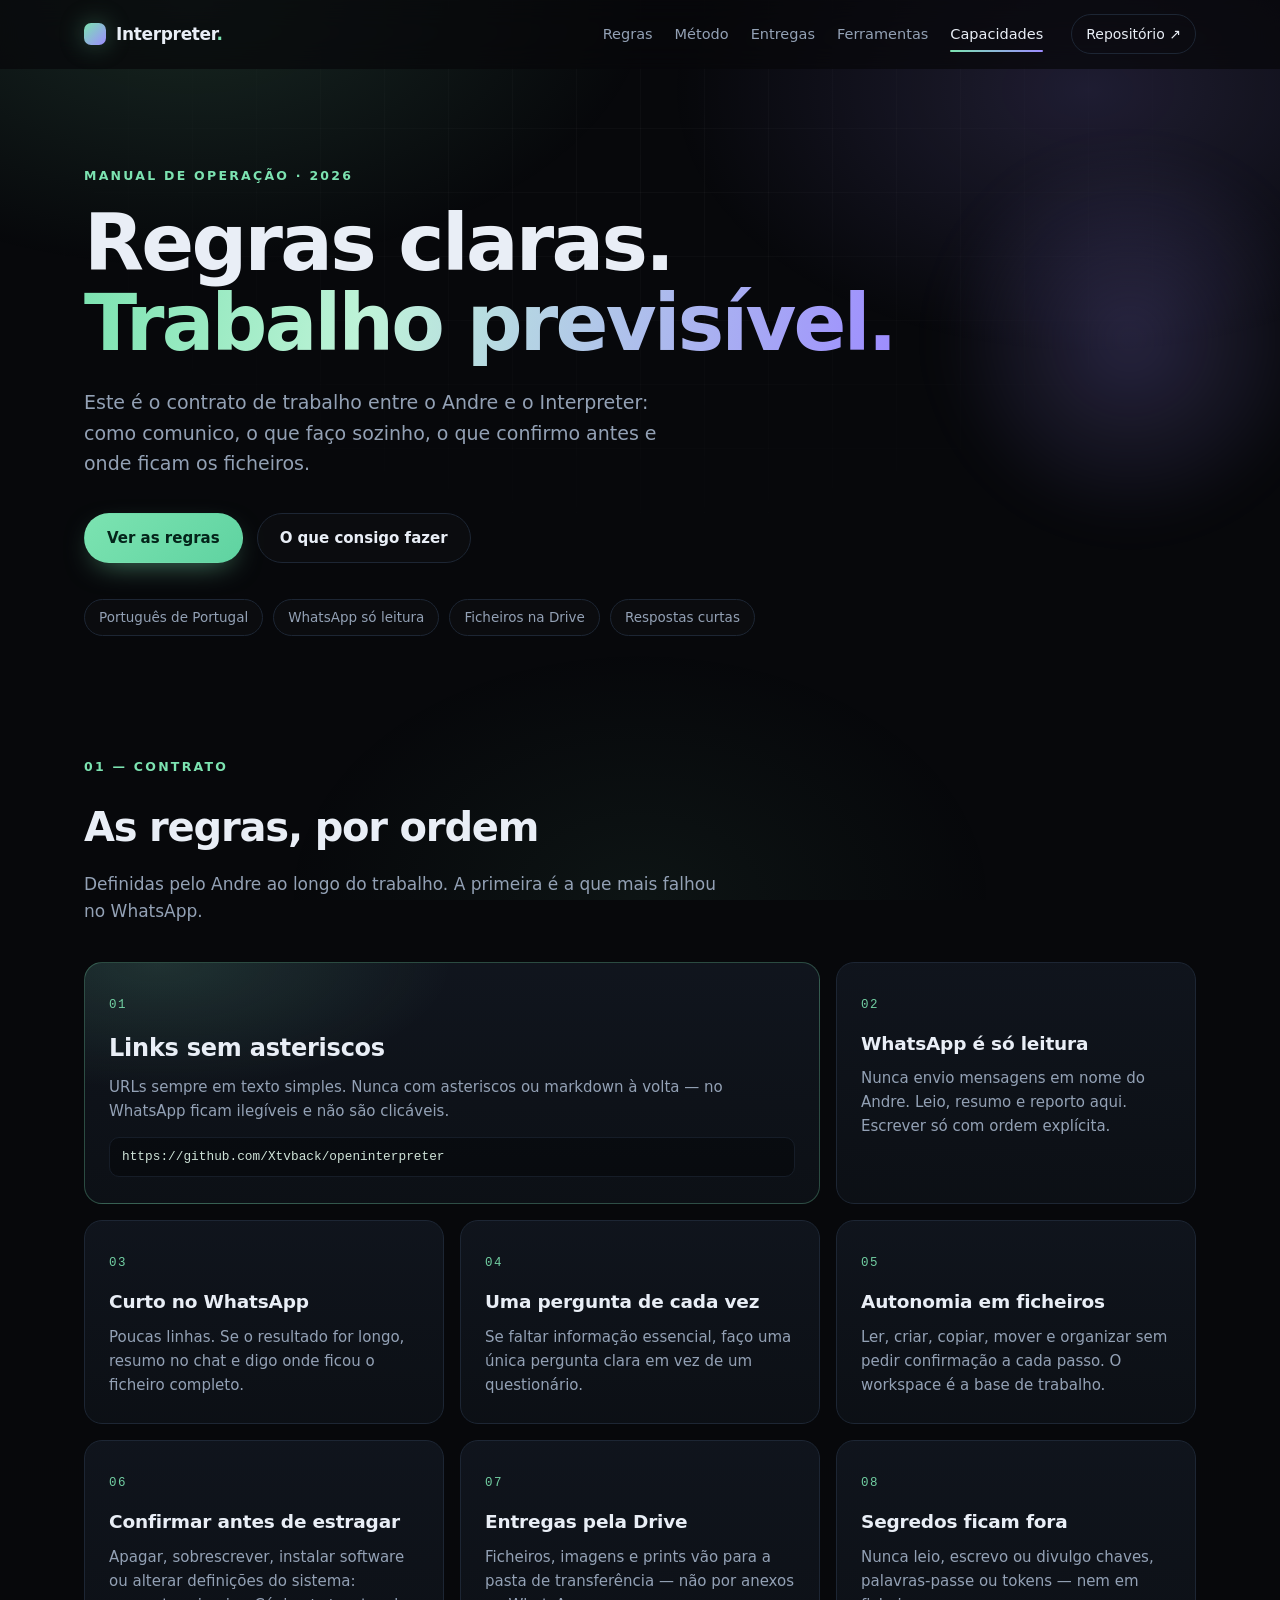
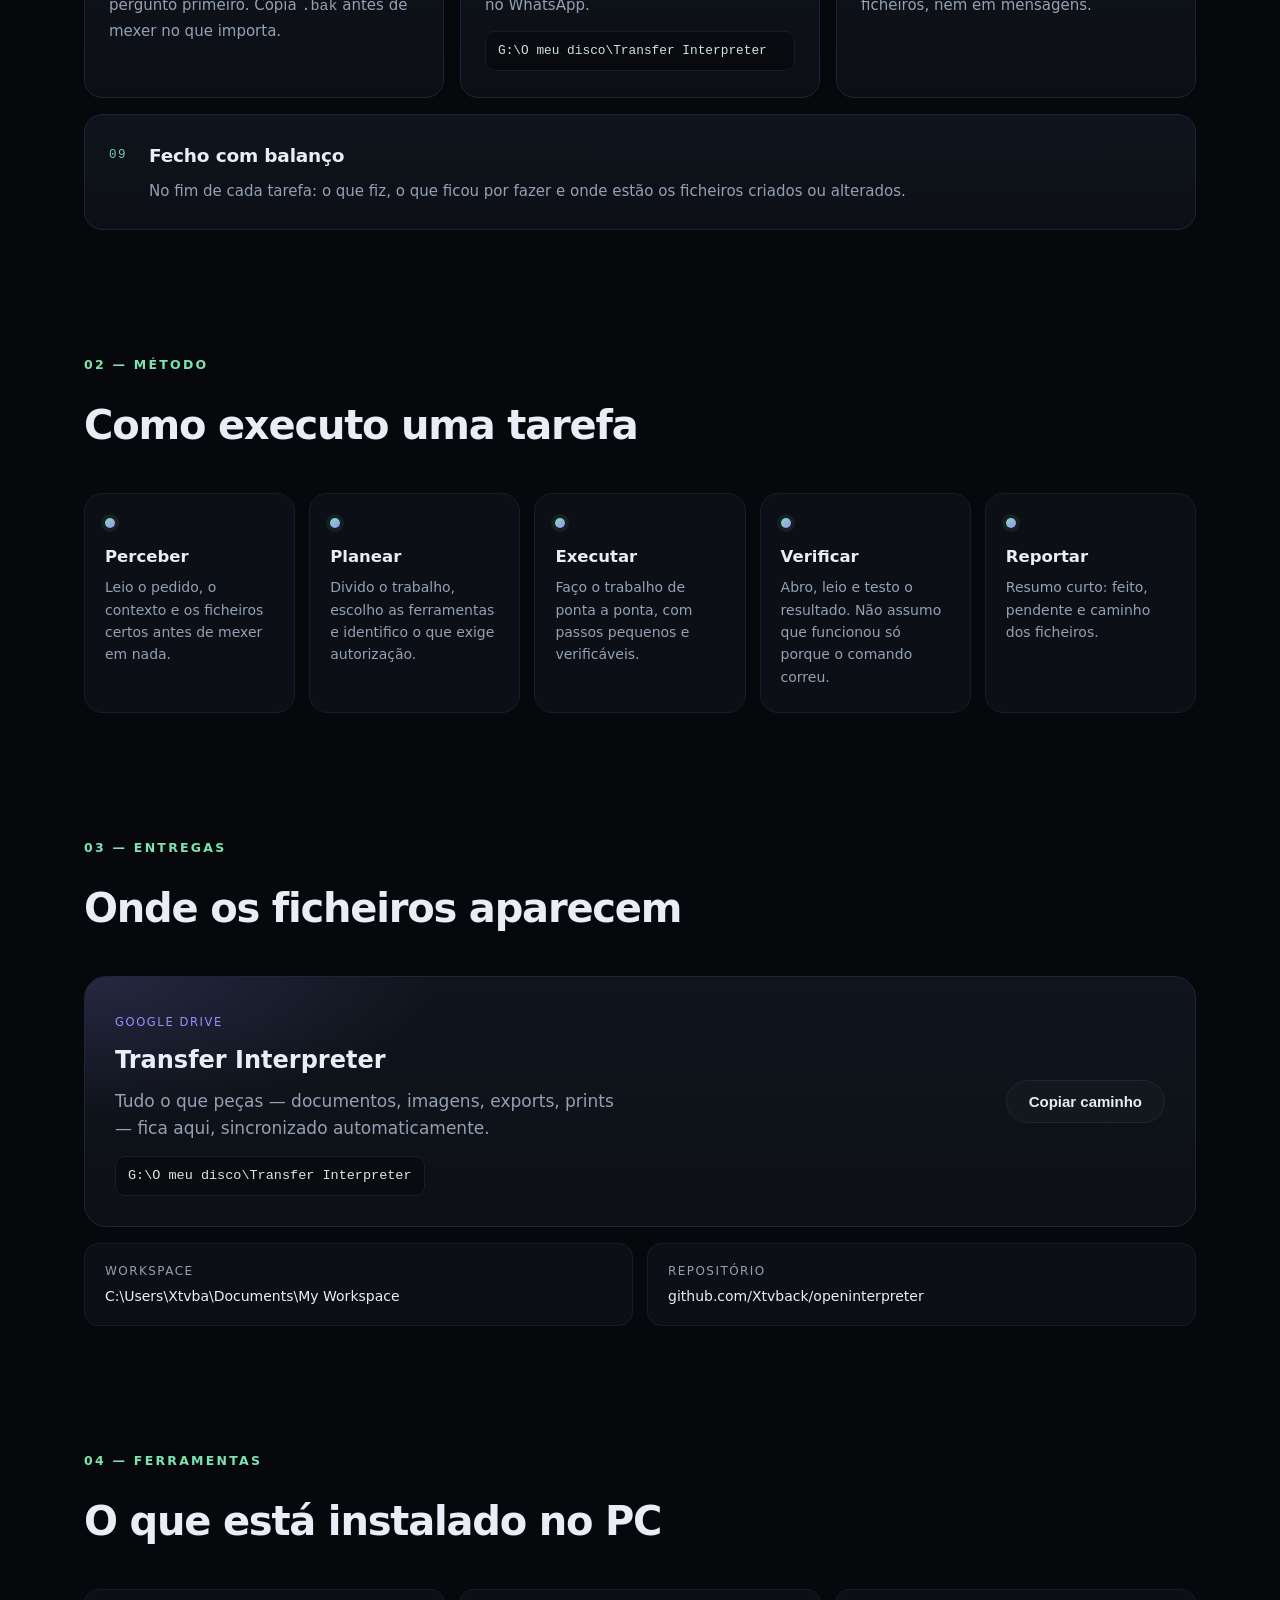
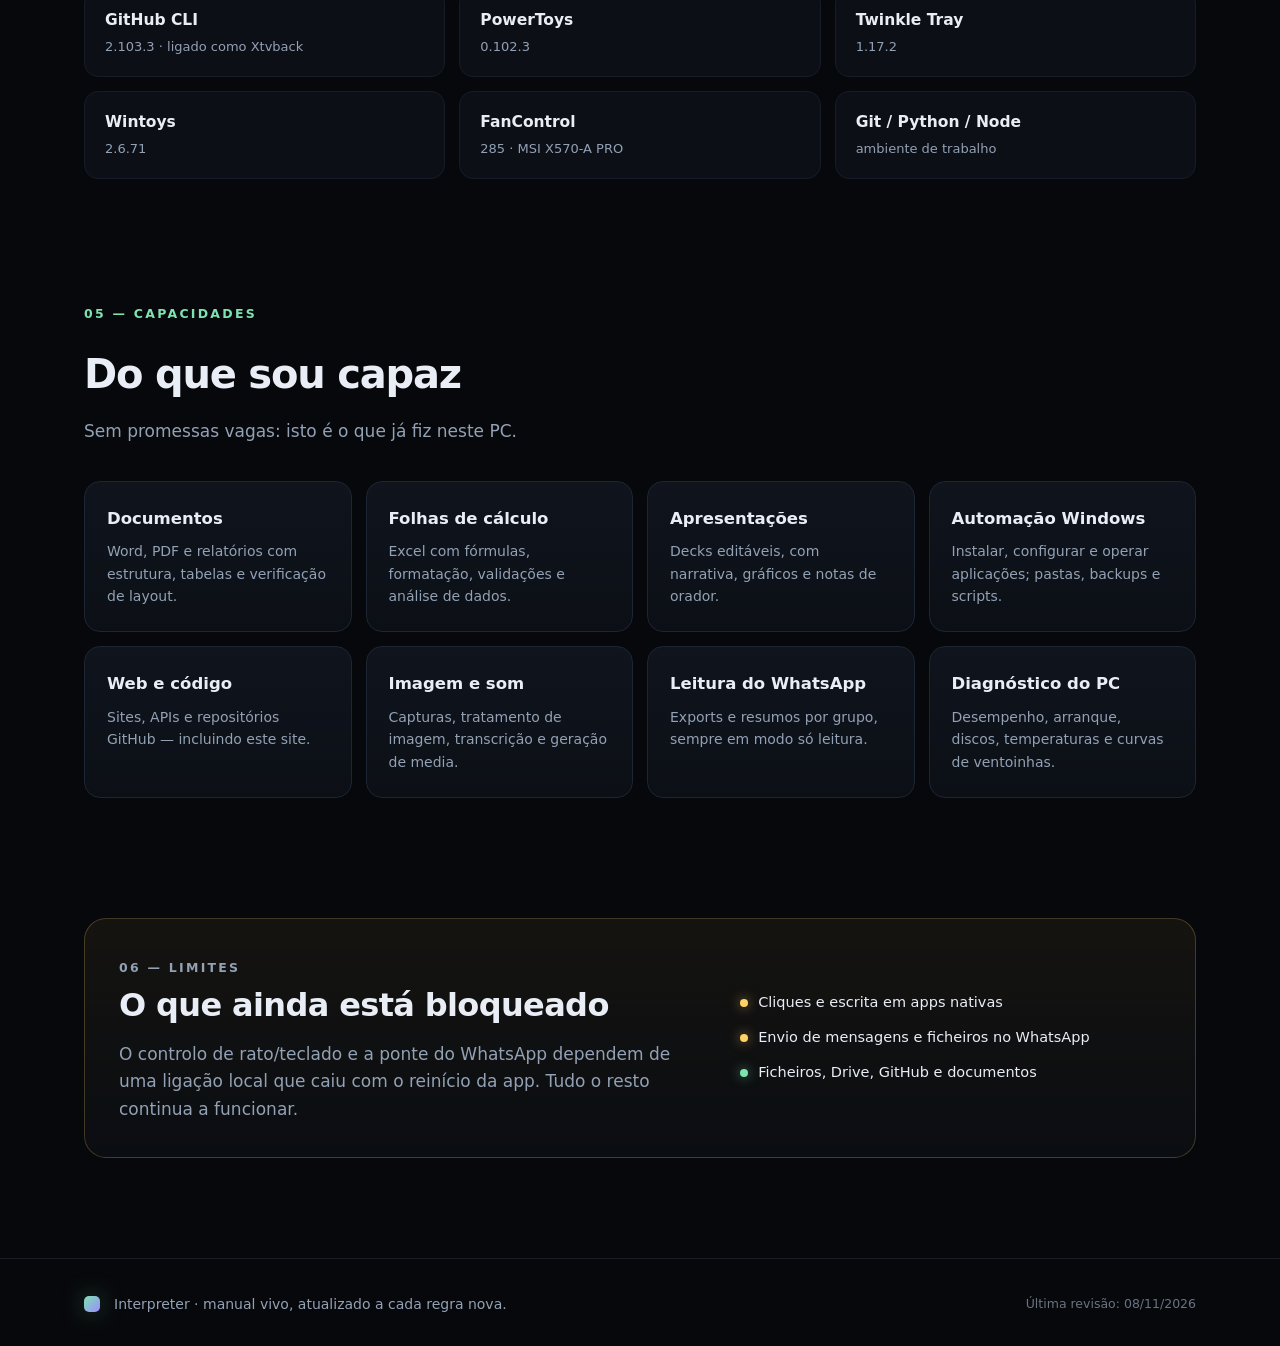
==== index.html @ 24461f01 "Site: manual de operacao (regras, metodo, entregas, capacidades)" ====
﻿<!doctype html>
<html lang="pt-PT">
<head>
<meta charset="utf-8" />
<meta name="viewport" content="width=device-width, initial-scale=1" />
<title>Interpreter × Andre — Manual de operação</title>
<meta name="description" content="Regras, método de trabalho e capacidades do Interpreter no PC do Andre." />
<meta name="theme-color" content="#07080b" />
<link rel="icon" href="data:image/svg+xml,%3Csvg xmlns='http://www.w3.org/2000/svg' viewBox='0 0 64 64'%3E%3Crect width='64' height='64' rx='16' fill='%230b0e13'/%3E%3Cpath d='M20 44V20h8v24zM36 44V20h8v24z' fill='%237ce3b1'/%3E%3C/svg%3E" />
<link rel="stylesheet" href="styles.css" />
</head>
<body>
<div class="aurora" aria-hidden="true"></div>

<header class="nav" id="nav">
  <div class="nav-inner">
    <a class="brand" href="#top" aria-label="Início">
      <span class="brand-mark" aria-hidden="true"></span>
      <span class="brand-text">Interpreter<span class="brand-dot">.</span></span>
    </a>
    <nav class="nav-links" aria-label="Secções">
      <a href="#regras">Regras</a>
      <a href="#metodo">Método</a>
      <a href="#entregas">Entregas</a>
      <a href="#ferramentas">Ferramentas</a>
      <a href="#capacidades">Capacidades</a>
    </nav>
    <a class="nav-cta" href="https://github.com/Xtvback/openinterpreter" target="_blank" rel="noopener">Repositório ↗</a>
  </div>
</header>

<main>
  <section class="hero" id="top">
    <p class="eyebrow reveal">Manual de operação · 2026</p>
    <h1 class="reveal">Regras claras.<br /><span class="grad">Trabalho previsível.</span></h1>
    <p class="lede reveal">
      Este é o contrato de trabalho entre o Andre e o Interpreter: como comunico,
      o que faço sozinho, o que confirmo antes e onde ficam os ficheiros.
    </p>
    <div class="hero-actions reveal">
      <a class="btn btn-primary" href="#regras">Ver as regras</a>
      <a class="btn btn-ghost" href="#capacidades">O que consigo fazer</a>
    </div>
    <ul class="chips reveal" aria-label="Resumo">
      <li>Português de Portugal</li>
      <li>WhatsApp só leitura</li>
      <li>Ficheiros na Drive</li>
      <li>Respostas curtas</li>
    </ul>
    <div class="hero-glow" aria-hidden="true"></div>
  </section>

  <section class="section" id="regras">
    <div class="section-head reveal">
      <p class="kicker">01 — Contrato</p>
      <h2>As regras, por ordem</h2>
      <p class="section-sub">Definidas pelo Andre ao longo do trabalho. A primeira é a que mais falhou no WhatsApp.</p>
    </div>

    <div class="rules">
      <article class="rule rule-hero reveal">
        <span class="rule-num">01</span>
        <h3>Links sem asteriscos</h3>
        <p>URLs sempre em texto simples. Nunca com asteriscos ou markdown à volta — no WhatsApp ficam ilegíveis e não são clicáveis.</p>
        <code class="rule-example">https://github.com/Xtvback/openinterpreter</code>
      </article>

      <article class="rule reveal">
        <span class="rule-num">02</span>
        <h3>WhatsApp é só leitura</h3>
        <p>Nunca envio mensagens em nome do Andre. Leio, resumo e reporto aqui. Escrever só com ordem explícita.</p>
      </article>

      <article class="rule reveal">
        <span class="rule-num">03</span>
        <h3>Curto no WhatsApp</h3>
        <p>Poucas linhas. Se o resultado for longo, resumo no chat e digo onde ficou o ficheiro completo.</p>
      </article>

      <article class="rule reveal">
        <span class="rule-num">04</span>
        <h3>Uma pergunta de cada vez</h3>
        <p>Se faltar informação essencial, faço uma única pergunta clara em vez de um questionário.</p>
      </article>

      <article class="rule reveal">
        <span class="rule-num">05</span>
        <h3>Autonomia em ficheiros</h3>
        <p>Ler, criar, copiar, mover e organizar sem pedir confirmação a cada passo. O workspace é a base de trabalho.</p>
      </article>

      <article class="rule reveal">
        <span class="rule-num">06</span>
        <h3>Confirmar antes de estragar</h3>
        <p>Apagar, sobrescrever, instalar software ou alterar definições do sistema: pergunto primeiro. Cópia <span class="mono">.bak</span> antes de mexer no que importa.</p>
      </article>

      <article class="rule reveal">
        <span class="rule-num">07</span>
        <h3>Entregas pela Drive</h3>
        <p>Ficheiros, imagens e prints vão para a pasta de transferência — não por anexos no WhatsApp.</p>
        <code class="rule-example">G:\O meu disco\Transfer Interpreter</code>
      </article>

      <article class="rule reveal">
        <span class="rule-num">08</span>
        <h3>Segredos ficam fora</h3>
        <p>Nunca leio, escrevo ou divulgo chaves, palavras-passe ou tokens — nem em ficheiros, nem em mensagens.</p>
      </article>

      <article class="rule reveal">
        <span class="rule-num">09</span>
        <h3>Fecho com balanço</h3>
        <p>No fim de cada tarefa: o que fiz, o que ficou por fazer e onde estão os ficheiros criados ou alterados.</p>
      </article>
    </div>
  </section>

  <section class="section" id="metodo">
    <div class="section-head reveal">
      <p class="kicker">02 — Método</p>
      <h2>Como executo uma tarefa</h2>
    </div>
    <ol class="steps">
      <li class="step reveal">
        <span class="step-dot"></span>
        <h3>Perceber</h3>
        <p>Leio o pedido, o contexto e os ficheiros certos antes de mexer em nada.</p>
      </li>
      <li class="step reveal">
        <span class="step-dot"></span>
        <h3>Planear</h3>
        <p>Divido o trabalho, escolho as ferramentas e identifico o que exige autorização.</p>
      </li>
      <li class="step reveal">
        <span class="step-dot"></span>
        <h3>Executar</h3>
        <p>Faço o trabalho de ponta a ponta, com passos pequenos e verificáveis.</p>
      </li>
      <li class="step reveal">
        <span class="step-dot"></span>
        <h3>Verificar</h3>
        <p>Abro, leio e testo o resultado. Não assumo que funcionou só porque o comando correu.</p>
      </li>
      <li class="step reveal">
        <span class="step-dot"></span>
        <h3>Reportar</h3>
        <p>Resumo curto: feito, pendente e caminho dos ficheiros.</p>
      </li>
    </ol>
  </section>

  <section class="section" id="entregas">
    <div class="section-head reveal">
      <p class="kicker">03 — Entregas</p>
      <h2>Onde os ficheiros aparecem</h2>
    </div>
    <div class="delivery reveal">
      <div class="delivery-main">
        <span class="tag">Google Drive</span>
        <h3>Transfer Interpreter</h3>
        <p>Tudo o que peças — documentos, imagens, exports, prints — fica aqui, sincronizado automaticamente.</p>
        <code id="drive-path">G:\O meu disco\Transfer Interpreter</code>
      </div>
      <button class="btn btn-ghost copy-btn" type="button" data-copy="G:\O meu disco\Transfer Interpreter">Copiar caminho</button>
    </div>
    <div class="mini-grid">
      <div class="mini reveal"><span class="mini-k">Workspace</span><span class="mini-v">C:\Users\Xtvba\Documents\My Workspace</span></div>
      <div class="mini reveal"><span class="mini-k">Repositório</span><span class="mini-v">github.com/Xtvback/openinterpreter</span></div>
    </div>
  </section>

  <section class="section" id="ferramentas">
    <div class="section-head reveal">
      <p class="kicker">04 — Ferramentas</p>
      <h2>O que está instalado no PC</h2>
    </div>
    <div class="tools">
      <div class="tool reveal"><span class="tool-k">GitHub CLI</span><span class="tool-v">2.103.3 · ligado como Xtvback</span></div>
      <div class="tool reveal"><span class="tool-k">PowerToys</span><span class="tool-v">0.102.3</span></div>
      <div class="tool reveal"><span class="tool-k">Twinkle Tray</span><span class="tool-v">1.17.2</span></div>
      <div class="tool reveal"><span class="tool-k">Wintoys</span><span class="tool-v">2.6.71</span></div>
      <div class="tool reveal"><span class="tool-k">FanControl</span><span class="tool-v">285 · MSI X570-A PRO</span></div>
      <div class="tool reveal"><span class="tool-k">Git / Python / Node</span><span class="tool-v">ambiente de trabalho</span></div>
    </div>
  </section>

  <section class="section" id="capacidades">
    <div class="section-head reveal">
      <p class="kicker">05 — Capacidades</p>
      <h2>Do que sou capaz</h2>
      <p class="section-sub">Sem promessas vagas: isto é o que já fiz neste PC.</p>
    </div>
    <div class="cards">
      <article class="card reveal"><h3>Documentos</h3><p>Word, PDF e relatórios com estrutura, tabelas e verificação de layout.</p></article>
      <article class="card reveal"><h3>Folhas de cálculo</h3><p>Excel com fórmulas, formatação, validações e análise de dados.</p></article>
      <article class="card reveal"><h3>Apresentações</h3><p>Decks editáveis, com narrativa, gráficos e notas de orador.</p></article>
      <article class="card reveal"><h3>Automação Windows</h3><p>Instalar, configurar e operar aplicações; pastas, backups e scripts.</p></article>
      <article class="card reveal"><h3>Web e código</h3><p>Sites, APIs e repositórios GitHub — incluindo este site.</p></article>
      <article class="card reveal"><h3>Imagem e som</h3><p>Capturas, tratamento de imagem, transcrição e geração de media.</p></article>
      <article class="card reveal"><h3>Leitura do WhatsApp</h3><p>Exports e resumos por grupo, sempre em modo só leitura.</p></article>
      <article class="card reveal"><h3>Diagnóstico do PC</h3><p>Desempenho, arranque, discos, temperaturas e curvas de ventoinhas.</p></article>
    </div>
  </section>

  <section class="section" id="limites">
    <div class="limit reveal">
      <div>
        <p class="kicker">06 — Limites</p>
        <h2>O que ainda está bloqueado</h2>
        <p>O controlo de rato/teclado e a ponte do WhatsApp dependem de uma ligação local que caiu com o reinício da app. Tudo o resto continua a funcionar.</p>
      </div>
      <ul class="limit-list">
        <li><span class="dot warn"></span> Cliques e escrita em apps nativas</li>
        <li><span class="dot warn"></span> Envio de mensagens e ficheiros no WhatsApp</li>
        <li><span class="dot ok"></span> Ficheiros, Drive, GitHub e documentos</li>
      </ul>
    </div>
  </section>
</main>

<footer class="footer">
  <div class="footer-inner">
    <span class="brand-mark small" aria-hidden="true"></span>
    <p>Interpreter · manual vivo, atualizado a cada regra nova.</p>
    <p class="muted">Última revisão: 08/11/2026</p>
  </div>
</footer>

<script src="app.js"></script>
</body>
</html>
---- styles.css ----
﻿:root{
  --ink:#07080b;
  --surface:#0d1117;
  --surface-2:#11161f;
  --line:#1d2634;
  --line-soft:#161d28;
  --text:#e9eef6;
  --muted:#93a1b5;
  --mint:#7ce3b1;
  --violet:#9d8cff;
  --amber:#ffd166;
  --radius:18px;
  --maxw:1160px;
  --ease:cubic-bezier(.2,.7,.2,1);
}

*{box-sizing:border-box}
html{scroll-behavior:smooth}
body{
  margin:0;
  background:var(--ink);
  color:var(--text);
  font-family:"Segoe UI Variable Text","Segoe UI",system-ui,-apple-system,sans-serif;
  font-size:17px;
  line-height:1.6;
  -webkit-font-smoothing:antialiased;
  overflow-x:hidden;
}
::selection{background:rgba(124,227,177,.25);color:#fff}

a{color:inherit;text-decoration:none}
.mono,code{font-family:"Cascadia Code",Consolas,ui-monospace,monospace}

/* ---------- fundo ---------- */
.aurora{
  position:fixed;inset:0;z-index:-2;pointer-events:none;
  background:
    radial-gradient(60% 50% at 15% 0%,rgba(124,227,177,.14),transparent 60%),
    radial-gradient(50% 45% at 85% 10%,rgba(157,140,255,.16),transparent 65%),
    radial-gradient(40% 40% at 50% 100%,rgba(124,227,177,.06),transparent 70%);
}
.aurora::after{
  content:"";position:absolute;inset:0;
  background-image:linear-gradient(rgba(255,255,255,.03) 1px,transparent 1px),linear-gradient(90deg,rgba(255,255,255,.03) 1px,transparent 1px);
  background-size:64px 64px;
  mask-image:radial-gradient(70% 60% at 50% 20%,#000 0%,transparent 75%);
  -webkit-mask-image:radial-gradient(70% 60% at 50% 20%,#000 0%,transparent 75%);
}

/* ---------- nav ---------- */
.nav{
  position:sticky;top:0;z-index:50;
  backdrop-filter:blur(14px);-webkit-backdrop-filter:blur(14px);
  background:rgba(7,8,11,.72);
  border-bottom:1px solid transparent;
  transition:border-color .3s var(--ease),background .3s var(--ease);
}
.nav.scrolled{border-bottom-color:var(--line-soft);background:rgba(7,8,11,.88)}
.nav-inner{
  max-width:var(--maxw);margin:0 auto;padding:14px 24px;
  display:flex;align-items:center;gap:28px;
}
.brand{display:flex;align-items:center;gap:10px;font-weight:650;letter-spacing:-.02em}
.brand-mark{
  width:22px;height:22px;border-radius:7px;
  background:linear-gradient(135deg,var(--mint),var(--violet));
  box-shadow:0 0 24px rgba(124,227,177,.35);
}
.brand-mark.small{width:16px;height:16px;border-radius:5px}
.brand-text{font-size:17px}
.brand-dot{color:var(--mint)}
.nav-links{display:flex;gap:22px;margin-left:auto;font-size:14.5px;color:var(--muted)}
.nav-links a{position:relative;padding:6px 0;transition:color .2s}
.nav-links a:hover,.nav-links a.active{color:var(--text)}
.nav-links a.active::after{
  content:"";position:absolute;left:0;right:0;bottom:0;height:1.5px;
  background:linear-gradient(90deg,var(--mint),var(--violet));border-radius:2px;
}
.nav-cta{
  font-size:14px;padding:8px 14px;border:1px solid var(--line);border-radius:999px;
  color:var(--text);transition:border-color .2s,background .2s,transform .2s;
}
.nav-cta:hover{border-color:rgba(124,227,177,.5);background:rgba(124,227,177,.07);transform:translateY(-1px)}

/* ---------- hero ---------- */
.hero{
  max-width:var(--maxw);margin:0 auto;padding:92px 24px 56px;position:relative;
}
.eyebrow,.kicker{
  display:inline-block;font-size:12.5px;letter-spacing:.18em;text-transform:uppercase;
  color:var(--mint);margin:0 0 18px;font-weight:600;
}
.hero h1{
  font-size:clamp(42px,6.4vw,78px);line-height:1.02;letter-spacing:-.035em;
  margin:0 0 24px;font-weight:700;
}
.grad{
  background:linear-gradient(100deg,var(--mint) 0%,#bff3d8 35%,var(--violet) 100%);
  -webkit-background-clip:text;background-clip:text;color:transparent;
}
.lede{max-width:620px;color:var(--muted);font-size:19px;margin:0 0 34px}
.hero-actions{display:flex;gap:14px;flex-wrap:wrap;margin-bottom:36px}
.btn{
  display:inline-flex;align-items:center;gap:8px;
  padding:12px 22px;border-radius:999px;font-size:15px;font-weight:600;
  border:1px solid transparent;cursor:pointer;
  transition:transform .2s var(--ease),box-shadow .2s var(--ease),background .2s,border-color .2s;
}
.btn-primary{
  background:linear-gradient(135deg,var(--mint),#5fd3a1);color:#04241a;
  box-shadow:0 10px 30px -12px rgba(124,227,177,.65);
}
.btn-primary:hover{transform:translateY(-2px);box-shadow:0 16px 38px -14px rgba(124,227,177,.8)}
.btn-ghost{border-color:var(--line);color:var(--text);background:rgba(255,255,255,.02)}
.btn-ghost:hover{border-color:rgba(157,140,255,.45);background:rgba(157,140,255,.08);transform:translateY(-2px)}
.chips{display:flex;flex-wrap:wrap;gap:10px;list-style:none;padding:0;margin:0}
.chips li{
  font-size:13.5px;color:var(--muted);padding:7px 14px;border-radius:999px;
  border:1px solid var(--line);background:rgba(255,255,255,.02);
}
.hero-glow{
  position:absolute;right:-120px;top:60px;width:420px;height:420px;border-radius:50%;
  background:radial-gradient(circle,rgba(157,140,255,.22),transparent 65%);
  filter:blur(20px);z-index:-1;
}

/* ---------- secções ---------- */
.section{max-width:var(--maxw);margin:0 auto;padding:60px 24px;scroll-margin-top:84px}
.section-head{max-width:640px;margin-bottom:36px}
.section-head h2{font-size:clamp(28px,3.4vw,40px);letter-spacing:-.03em;margin:0 0 12px;font-weight:650}
.section-sub{color:var(--muted);margin:0}

/* ---------- regras ---------- */
.rules{display:grid;grid-template-columns:repeat(3,1fr);gap:16px}
.rule{
  position:relative;padding:26px 24px;border-radius:var(--radius);
  background:linear-gradient(180deg,rgba(17,22,31,.92),rgba(13,17,23,.92));
  border:1px solid var(--line);
  transition:transform .25s var(--ease),border-color .25s,box-shadow .25s;
  overflow:hidden;
}
.rule::before{
  content:"";position:absolute;inset:0;border-radius:inherit;pointer-events:none;
  background:radial-gradient(240px 120px at 20% 0%,rgba(124,227,177,.12),transparent 70%);
  opacity:0;transition:opacity .3s;
}
.rule:hover{transform:translateY(-3px);border-color:rgba(124,227,177,.32);box-shadow:0 18px 40px -24px rgba(0,0,0,.8)}
.rule:hover::before{opacity:1}
.rule-num{
  display:inline-block;font-family:"Cascadia Code",Consolas,monospace;font-size:12.5px;
  color:var(--mint);letter-spacing:.12em;margin-bottom:14px;opacity:.9;
}
.rule h3{font-size:18.5px;margin:0 0 8px;letter-spacing:-.01em;font-weight:640}
.rule p{margin:0;color:var(--muted);font-size:15px}
.rule-example{
  display:block;margin-top:14px;padding:9px 12px;border-radius:10px;
  background:rgba(0,0,0,.35);border:1px solid var(--line-soft);
  font-size:12.8px;color:#cfe3d8;overflow-wrap:anywhere;
}
.rule-hero{
  grid-column:span 2;
  border-color:rgba(124,227,177,.28);
  background:
    radial-gradient(420px 180px at 10% 0%,rgba(124,227,177,.14),transparent 70%),
    linear-gradient(180deg,rgba(17,22,31,.95),rgba(13,17,23,.95));
}
.rule-hero h3{font-size:24px}
.rule:last-child{grid-column:span 3;display:grid;grid-template-columns:auto 1fr;column-gap:22px;align-items:start}
.rule:last-child .rule-num{grid-row:span 2;margin:4px 0 0}
.rule:last-child h3{margin-top:0}

/* ---------- método ---------- */
.steps{
  list-style:none;padding:0;margin:0;display:grid;grid-template-columns:repeat(5,1fr);gap:14px;
  position:relative;counter-reset:step;
}
.step{
  position:relative;padding:24px 20px;border-radius:var(--radius);
  background:rgba(17,22,31,.6);border:1px solid var(--line-soft);
}
.step-dot{
  display:block;width:10px;height:10px;border-radius:50%;margin-bottom:16px;
  background:linear-gradient(135deg,var(--mint),var(--violet));
  box-shadow:0 0 0 4px rgba(124,227,177,.08);
}
.step h3{font-size:16.5px;margin:0 0 6px}
.step p{font-size:14px;color:var(--muted);margin:0}

/* ---------- entregas ---------- */
.delivery{
  display:flex;align-items:center;gap:24px;justify-content:space-between;
  padding:30px;border-radius:22px;
  background:
    radial-gradient(500px 200px at 0% 0%,rgba(157,140,255,.16),transparent 70%),
    linear-gradient(180deg,rgba(17,22,31,.95),rgba(13,17,23,.95));
  border:1px solid var(--line);flex-wrap:wrap;
}
.tag{
  display:inline-block;font-size:11.5px;letter-spacing:.14em;text-transform:uppercase;
  color:var(--violet);margin-bottom:10px;
}
.delivery h3{font-size:24px;margin:0 0 8px}
.delivery p{margin:0 0 14px;color:var(--muted);max-width:520px}
.delivery code{
  display:inline-block;padding:8px 12px;border-radius:10px;
  background:rgba(0,0,0,.35);border:1px solid var(--line-soft);font-size:13.5px;color:#d7e7dd;
}
.mini-grid{display:grid;grid-template-columns:1fr 1fr;gap:14px;margin-top:16px}
.mini{
  padding:18px 20px;border-radius:14px;border:1px solid var(--line-soft);
  background:rgba(17,22,31,.55);display:flex;flex-direction:column;gap:4px;
}
.mini-k{font-size:12px;letter-spacing:.12em;text-transform:uppercase;color:var(--muted)}
.mini-v{font-size:14px;color:var(--text);overflow-wrap:anywhere}

/* ---------- ferramentas ---------- */
.tools{display:grid;grid-template-columns:repeat(3,1fr);gap:14px}
.tool{
  padding:18px 20px;border-radius:14px;border:1px solid var(--line-soft);
  background:rgba(17,22,31,.55);display:flex;flex-direction:column;gap:4px;
  transition:border-color .2s,transform .2s var(--ease);
}
.tool:hover{border-color:rgba(157,140,255,.35);transform:translateY(-2px)}
.tool-k{font-size:15.5px;font-weight:600}
.tool-v{font-size:13px;color:var(--muted)}

/* ---------- cartões ---------- */
.cards{display:grid;grid-template-columns:repeat(4,1fr);gap:14px}
.card{
  padding:24px 22px;border-radius:16px;
  background:linear-gradient(180deg,rgba(17,22,31,.9),rgba(13,17,23,.9));
  border:1px solid var(--line);
  transition:transform .25s var(--ease),border-color .25s;
}
.card:hover{transform:translateY(-4px);border-color:rgba(124,227,177,.3)}
.card h3{font-size:16.5px;margin:0 0 8px}
.card p{font-size:14px;color:var(--muted);margin:0}

/* ---------- limites ---------- */
.limit{
  display:grid;grid-template-columns:1.4fr 1fr;gap:32px;align-items:center;
  padding:34px;border-radius:22px;border:1px solid rgba(255,209,102,.22);
  background:linear-gradient(180deg,rgba(255,209,102,.06),rgba(13,17,23,.6));
}
.limit h2{font-size:clamp(24px,2.6vw,32px);margin:0 0 10px;letter-spacing:-.02em}
.limit p{color:var(--muted);margin:0}
.limit-list{list-style:none;padding:0;margin:0;display:flex;flex-direction:column;gap:12px}
.limit-list li{display:flex;align-items:center;gap:10px;font-size:14.5px;color:var(--text)}
.dot{width:8px;height:8px;border-radius:50%;flex:0 0 auto}
.dot.warn{background:var(--amber);box-shadow:0 0 12px rgba(255,209,102,.6)}
.dot.ok{background:var(--mint);box-shadow:0 0 12px rgba(124,227,177,.6)}

/* ---------- footer ---------- */
.footer{border-top:1px solid var(--line-soft);margin-top:40px}
.footer-inner{
  max-width:var(--maxw);margin:0 auto;padding:34px 24px;
  display:flex;align-items:center;gap:14px;flex-wrap:wrap;font-size:14px;color:var(--muted);
}
.footer-inner p{margin:0}
.footer-inner .muted{margin-left:auto;font-size:12.5px;opacity:.7}

/* ---------- reveal ---------- */
.reveal{animation:fadeUp .75s var(--ease) both}
@keyframes fadeUp{from{opacity:0;transform:translateY(16px)}to{opacity:1;transform:none}}

/* ---------- foco ---------- */
a:focus-visible,button:focus-visible{
  outline:2px solid var(--mint);outline-offset:3px;border-radius:8px;
}

/* ---------- responsivo ---------- */
@media (max-width:1000px){
  .rules{grid-template-columns:repeat(2,1fr)}
  .rule-hero{grid-column:span 2}
  .rule:last-child{grid-column:span 2}
  .steps{grid-template-columns:repeat(2,1fr)}
  .cards{grid-template-columns:repeat(2,1fr)}
  .tools{grid-template-columns:repeat(2,1fr)}
  .limit{grid-template-columns:1fr}
  .nav-links{display:none}
}
@media (max-width:640px){
  body{font-size:16px}
  .hero{padding:72px 20px 64px}
  .section{padding:56px 20px}
  .rules,.steps,.cards,.tools,.mini-grid{grid-template-columns:1fr}
  .rule-hero{grid-column:span 1}
  .rule:last-child{grid-column:span 1;display:block}
  .delivery{padding:24px}
  .limit{padding:26px}
  .hero-actions .btn{width:100%;justify-content:center}
}

@media (prefers-reduced-motion:reduce){
  html{scroll-behavior:auto}
  .reveal{animation:none;opacity:1;transform:none}
  *{animation:none!important}
}

@media print{
  .aurora,.nav,.hero-glow,.btn,.footer{display:none}
  body{background:#fff;color:#111}
  .rule,.card,.tool,.mini,.delivery,.limit{background:#fff;border-color:#ddd}
  .rule p,.card p,.step p,.section-sub{color:#444}
}
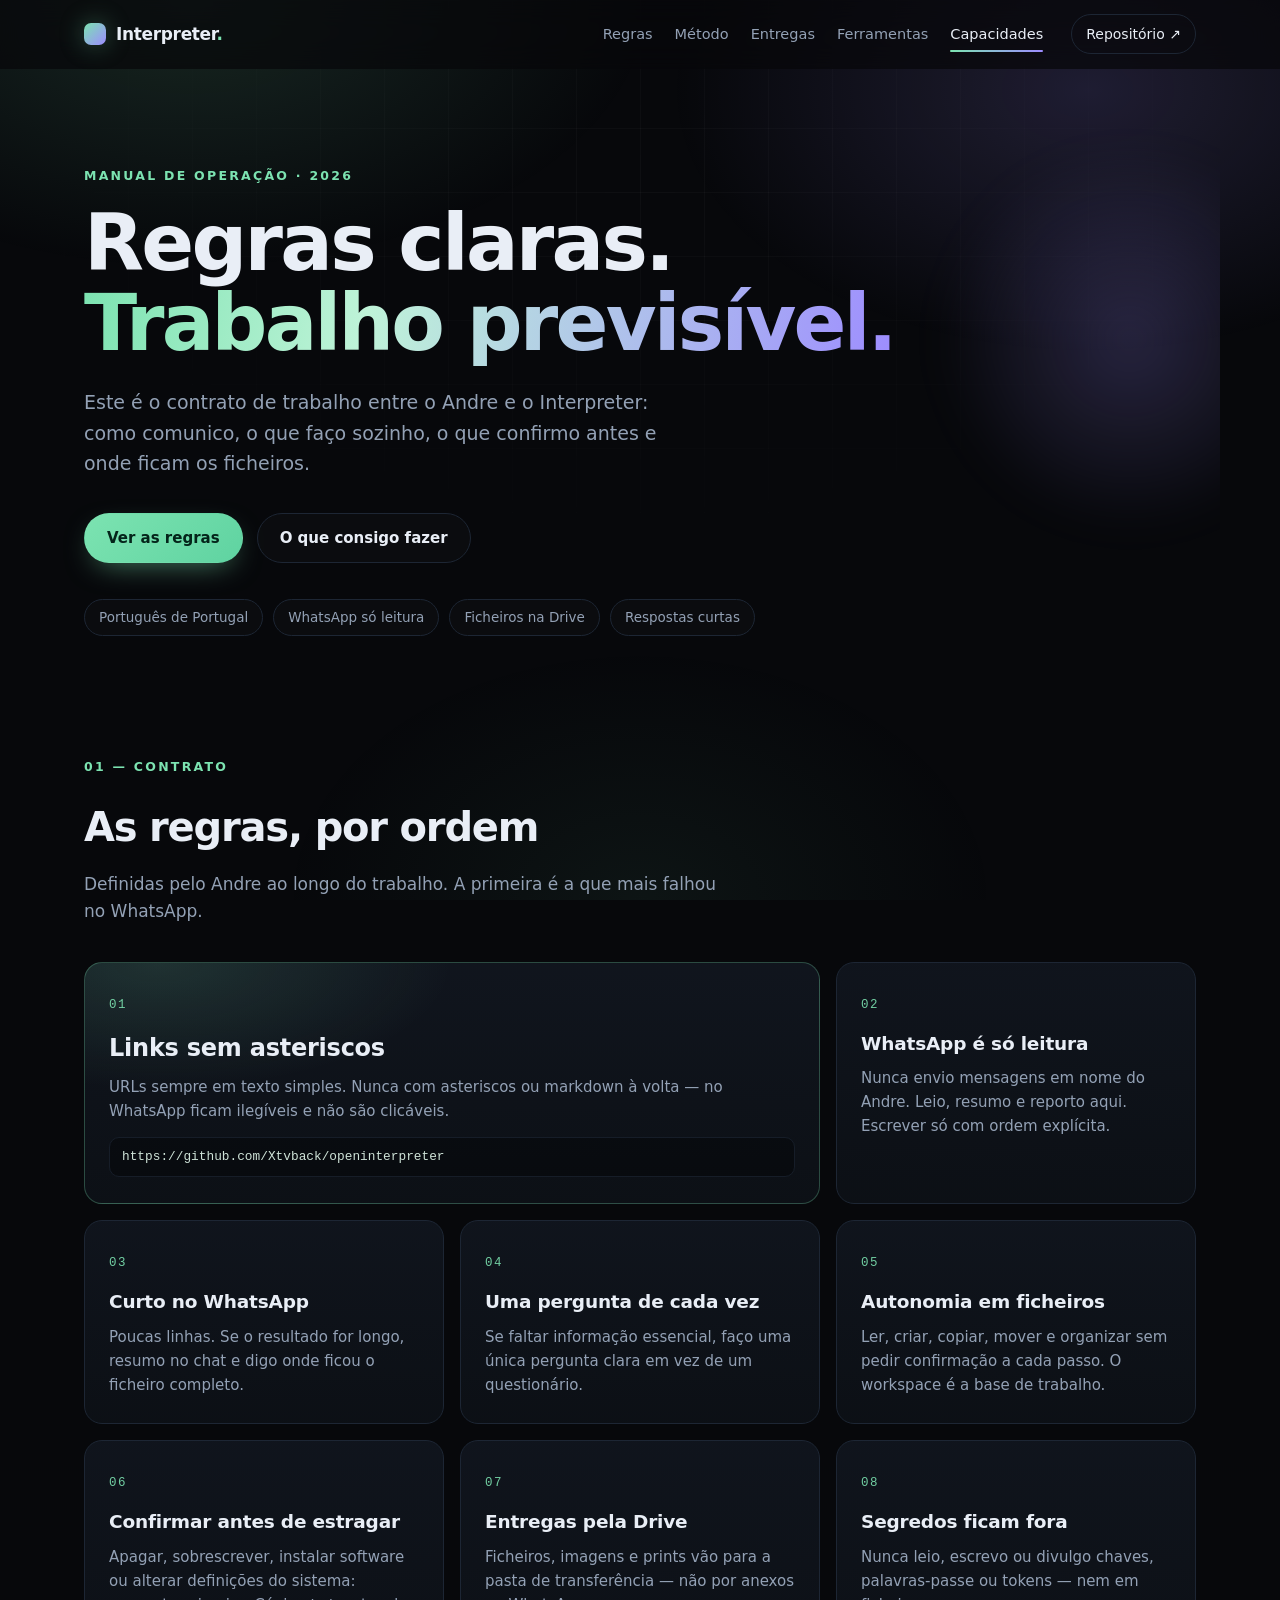
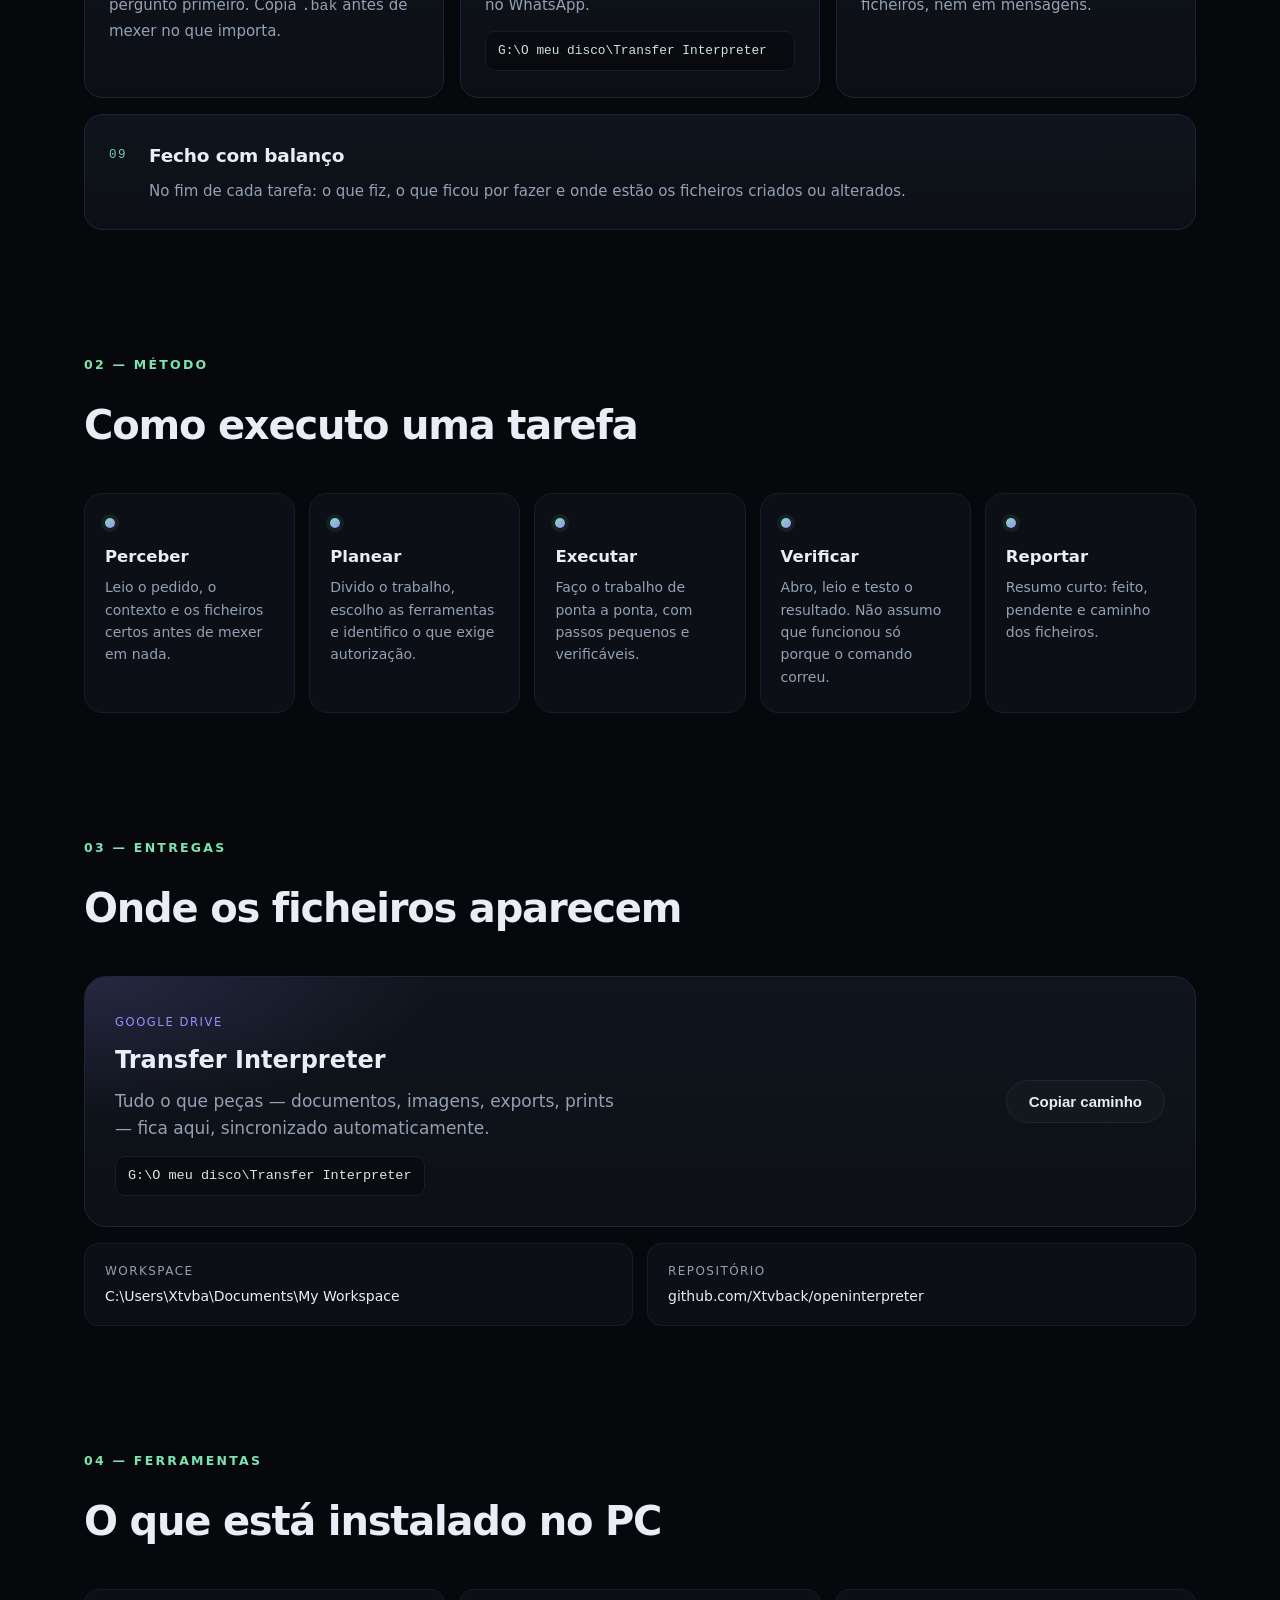
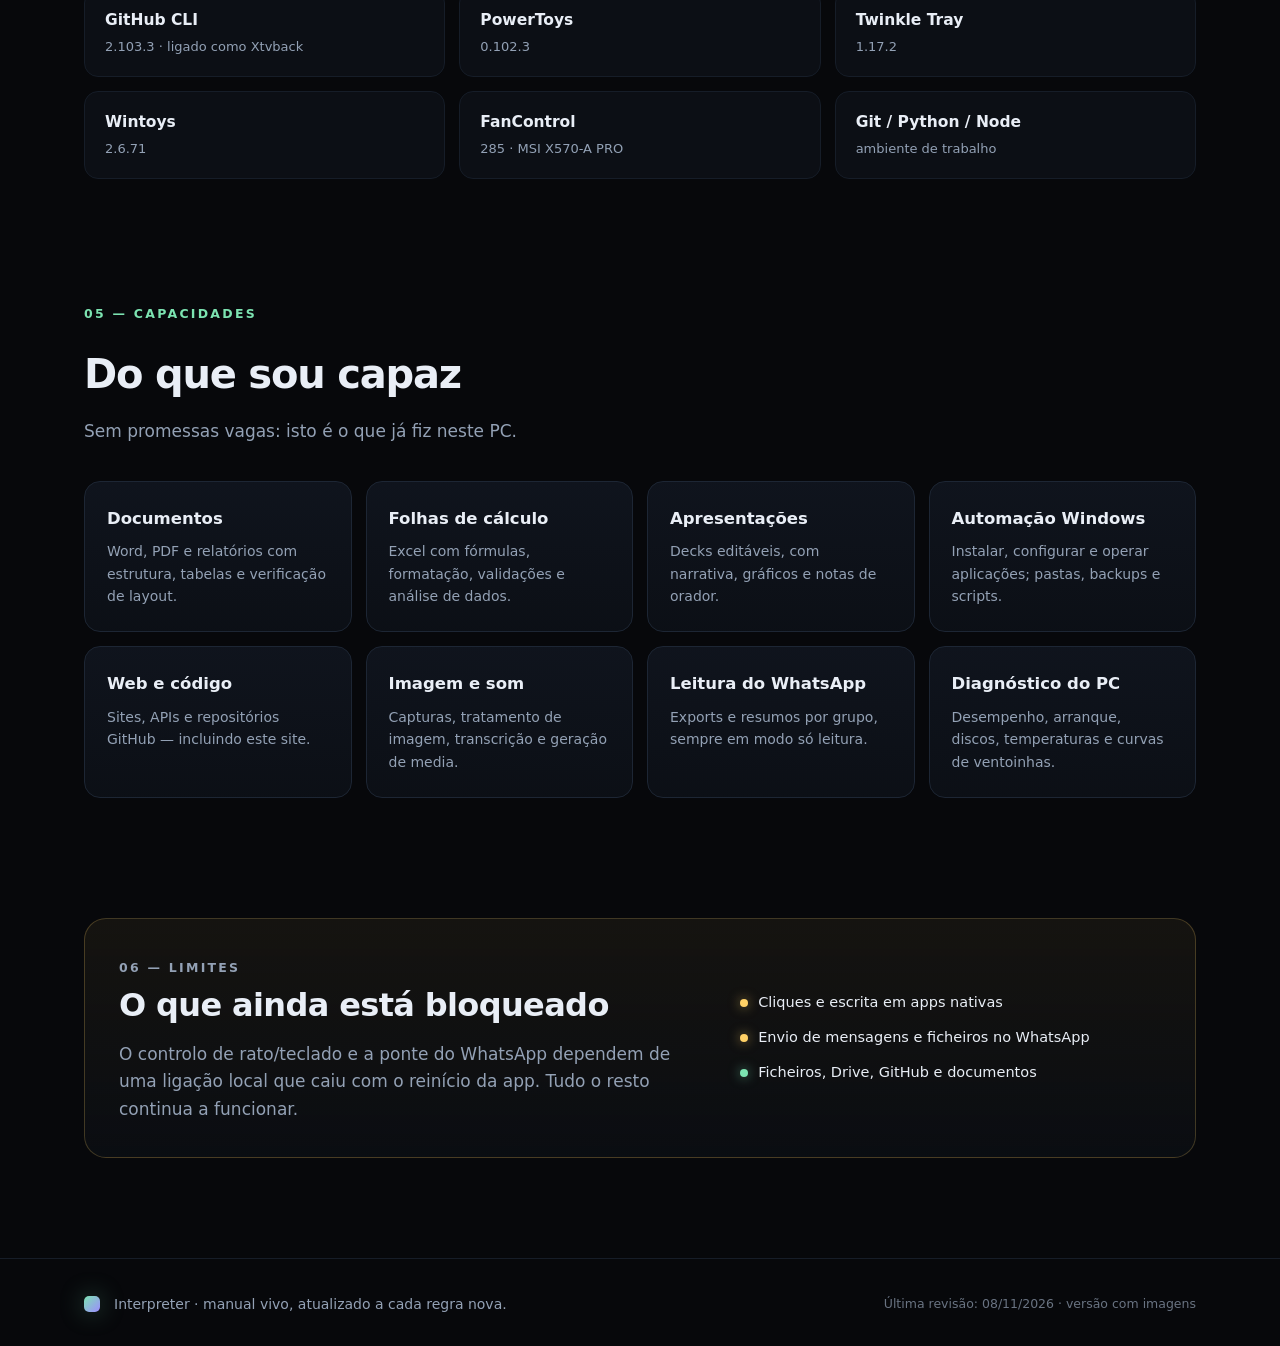
==== commit a72c1b8f: "Versao v2 do manual: hero com imagem gerada por IA + og image" ====
--- a/index.html
+++ b/index.html
@@ -223,7 +223,7 @@
   <div class="footer-inner">
     <span class="brand-mark small" aria-hidden="true"></span>
     <p>Interpreter · manual vivo, atualizado a cada regra nova.</p>
-    <p class="muted">Última revisão: 08/11/2026</p>
+    <p class="muted">Última revisão: 08/11/2026 · <a href="index-v2.html">versão com imagens</a></p>
   </div>
 </footer>
 
--- a/styles.css
+++ b/styles.css
@@ -84,7 +84,7 @@
 
 /* ---------- hero ---------- */
 .hero{
-  max-width:var(--maxw);margin:0 auto;padding:92px 24px 56px;position:relative;
+  max-width:var(--maxw);margin:0 auto;padding:92px 24px 56px;position:relative;overflow:hidden;
 }
 .eyebrow,.kicker{
   display:inline-block;font-size:12.5px;letter-spacing:.18em;text-transform:uppercase;
@@ -308,3 +308,4 @@
 
 
 
+
